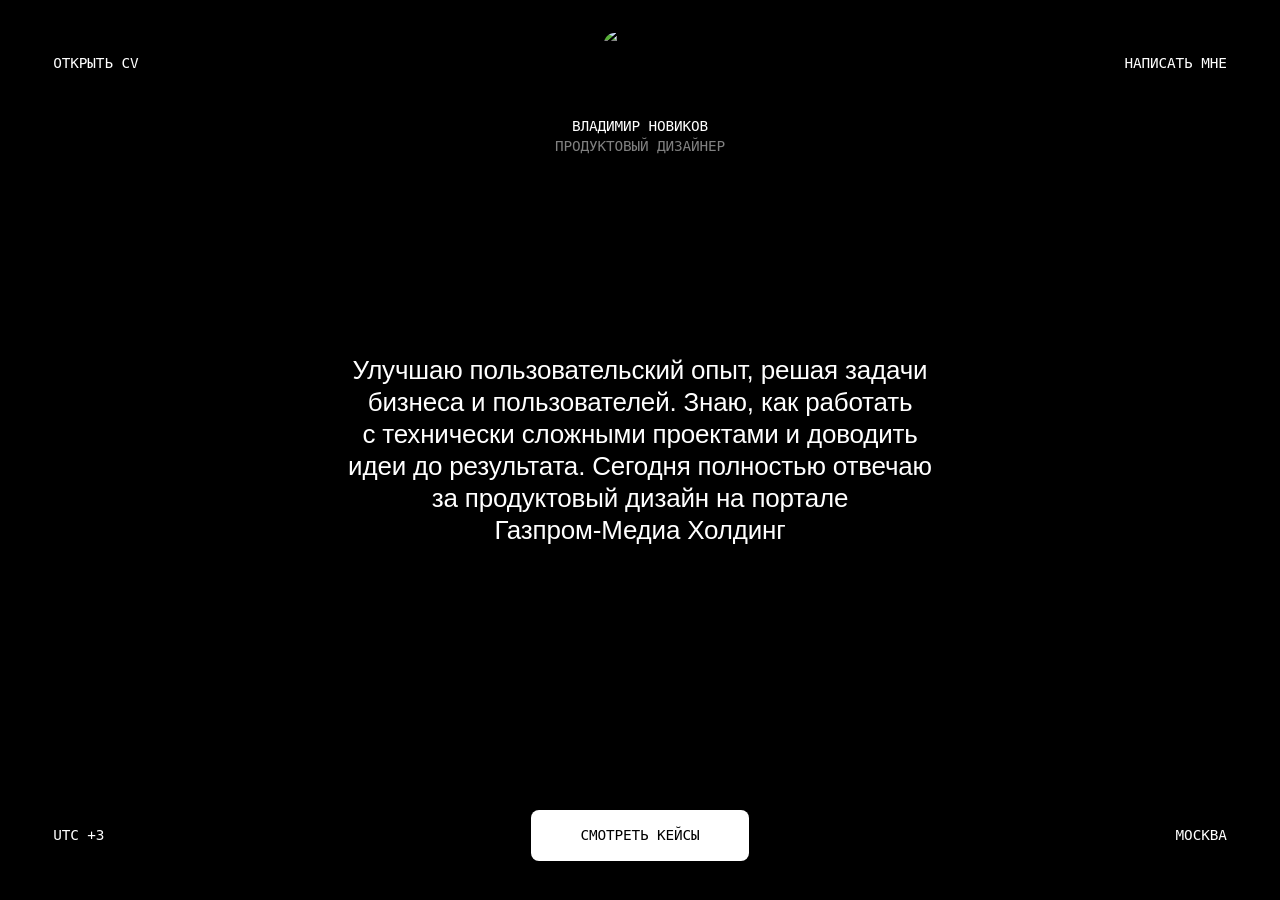
==== index.html @ a6c8d935 "Add portfolio pages and styles" ====
<!doctype html>
<html lang="ru">
<head>
<meta charset="utf-8">
<meta name="viewport" content="width=device-width, initial-scale=1">
<title>Портфолио — Владимир Новиков</title>
<link rel="stylesheet" href="style.css">
</head>
<body class="home-page">
<div class="home screen">
<header class="identity-bar">
<a class="nav-link mono" href="https://drive.google.com/file/d/1DnsbhHNZaFnsqxoAQkl7ob86V-D6BL9D/view?usp=sharing" target="_blank" rel="noopener noreferrer">открыть cv</a>
<a class="identity mono" href="index.html">
  <span class="portrait"><img src="assets/for-gpt/f8089.png" width="125" height="157" alt=""></span>
  <span class="identity-name">Владимир Новиков</span>
  <span class="identity-role">Продуктовый дизайнер</span>
</a>
<a class="nav-link mono" href="https://t.me/novichoken" target="_blank" rel="noopener noreferrer">написать мне</a>
</header>
<main class="home-main">
<h1 class="intro" data-node-id="888:6680">Улучшаю пользовательский опыт, решая задачи бизнеса и пользователей. Знаю, как работать <br aria-hidden="true">с технически сложными проектами и доводить идеи до результата. Сегодня полностью отвечаю за продуктовый дизайн на портале  <br aria-hidden="true">Газпром-Медиа Холдинг</h1>
</main>
<footer class="home-foot mono"><span>UTC +3</span><a class="button" href="cases.html">Смотреть кейсы</a><span>Москва</span></footer>
</div>
</body>
</html>
---- style.css ----
@font-face {
  font-family: "TT Interphases Pro";
  src: url("assets/for-gpt/tt-interphases-pro-medium.ttf") format("truetype");
  font-weight: 500;
  font-display: swap;
}
@font-face {
  font-family: "JetBrains Mono";
  src: url("assets/for-gpt/jetbrains-mono.ttf") format("truetype");
  font-weight: 100 800;
  font-display: swap;
}
:root {
  color-scheme: dark;
  --sans: "TT Interphases Pro", Arial, sans-serif;
  --mono: "JetBrains Mono", monospace;
  --unit: calc(100vw / 1920);
  --gutter: calc(20 * var(--unit));
  --edge: calc(80 * var(--unit));
}
* { box-sizing: border-box; }
html { min-height: 100%; background: #000; }
body { margin: 0; color: #fff; font-family: var(--sans); font-weight: 500; }
h1, h2, p, figure, ol, ul { margin: 0; padding: 0; font-weight: inherit; }
a { color: inherit; text-decoration: none; }
img { display: block; }
a:focus-visible { outline: 2px solid #27dbef; outline-offset: 5px; }
.screen { min-height: 100svh; }
.mono {
  font-family: var(--mono);
  font-size: calc(21.581 * var(--unit));
  line-height: calc(30.829 * var(--unit));
  letter-spacing: calc(-.22 * var(--unit));
  text-transform: uppercase;
}
.identity-bar {
  display: grid;
  grid-template-columns: 1fr auto 1fr;
  align-items: start;
  gap: 16px;
  padding: calc(50 * var(--unit)) var(--edge) 0;
  flex: none;
}
.identity-bar > .nav-link {
  margin-top: calc(30 * var(--unit));
  width: max-content;
}
.identity-bar > .nav-link:last-child { justify-self: end; text-align: right; }
.nav-link:hover { opacity: .7; }
.identity {
  display: flex;
  flex-direction: column;
  align-items: center;
  white-space: nowrap;
}
.portrait {
  position: relative;
  display: block;
  width: calc(107.832 * var(--unit));
  height: auto;
  aspect-ratio: 1 / 1;
  flex: none;
  overflow: hidden;
  border-radius: calc(16 * var(--unit));
  margin-bottom: calc(16 * var(--unit));
}
.portrait img {
  position: absolute;
  width: 115.9204%;
  height: 145.5967%;
  max-width: none;
  top: -13.9105%;
  left: -7.4189%;
  object-fit: cover;
}
.identity-name, .identity-role { display: block; }
.identity-role { opacity: .5; }
.button {
  display: inline-flex;
  justify-content: center;
  align-items: center;
  background: #fff;
  color: #000;
  padding: calc(16 * var(--unit)) calc(24 * var(--unit));
  border-radius: calc(12 * var(--unit));
  min-height: 44px;
  text-transform: uppercase;
}
.button:hover { background: #ddd; }
.home { display: flex; flex-direction: column; }
.home-main {
  display: flex;
  justify-content: center;
  align-items: center;
  flex: 1;
  padding: calc(40 * var(--unit)) var(--edge);
}
.intro {
  width: calc(899 * var(--unit));
  font-size: calc(38.960747 * var(--unit));
  line-height: calc(48.132744 * var(--unit));
  letter-spacing: calc(-.260861 * var(--unit));
  text-align: center;
  margin-top: calc(-100 * var(--unit));
}
.home-foot {
  display: grid;
  grid-template-columns: 1fr auto 1fr;
  align-items: center;
  gap: 16px;
  padding: 0 var(--edge) calc(58 * var(--unit));
}
.home-foot .button { width: calc(326 * var(--unit)); height: calc(77 * var(--unit)); }
.home-foot > :last-child { justify-self: end; }

.catalog { display: flex; flex-direction: column; }
.catalog-main {
  display: flex;
  align-items: flex-end;
  flex: 1;
  padding-top: 40px;
}
.case-grid {
  display: grid;
  grid-template-columns: repeat(3, minmax(0, 1fr));
  gap: var(--gutter);
  width: 100%;
  padding: 0 var(--gutter) var(--gutter);
}
.case-card {
  position: relative;
  display: block;
  aspect-ratio: 613.333333 / 688;
  min-width: 0;
  overflow: hidden;
  border-radius: calc(24 * var(--unit));
  container-type: inline-size;
}
.card-image { width: 100%; height: 100%; object-fit: fill; }
.card-title {
  position: absolute;
  left: 5%;
  right: 5%;
  top: calc(38 / 613.333333 * 100cqw);
  font-size: calc(31.236 / 613.333333 * 100cqw);
  line-height: calc(36.236 / 613.333333 * 100cqw);
  letter-spacing: calc(-.2091 / 613.333333 * 100cqw);
  text-align: center;
}
@media (hover: hover) and (pointer: fine) {
  .case-card:hover { transform: scale(1.02); z-index: 1; }
}

.case-nav {
  position: fixed;
  z-index: 5;
  inset: 0 0 auto;
  display: flex;
  justify-content: space-between;
  gap: 16px;
  padding: calc(50 * var(--unit));
  pointer-events: none;
}
.case-nav a { pointer-events: auto; }
.case-nav .back {
  color: #fff;
  background: linear-gradient(#0000004d, #0000004d), #ffffff29;
  backdrop-filter: blur(calc(24 * var(--unit)));
  -webkit-backdrop-filter: blur(calc(24 * var(--unit)));
}
.case-main {
  display: flex;
  flex-direction: column;
  gap: calc(48 * var(--unit));
  padding-top: calc(50 * var(--unit));
  padding-bottom: var(--gutter);
}
.reading {
  width: calc(996 * var(--unit));
  margin-inline: auto;
}
.case-title {
  font-size: calc(55.774 * var(--unit));
  line-height: calc(64.701 * var(--unit));
  letter-spacing: calc(-.3734 * var(--unit));
}
.section-title {
  font-size: calc(37.24 * var(--unit));
  line-height: calc(41.2 * var(--unit));
  letter-spacing: calc(-.2091 * var(--unit));
  margin-bottom: calc(16 * var(--unit));
}
.metric-icon { align-self: center; }
.case-gallery {
  display: flex;
  flex-direction: column;
  gap: var(--gutter);
  margin-top: calc(32 * var(--unit));
}
.scene {
  position: relative;
  container-type: inline-size;
  min-width: 0;
  margin-inline: var(--gutter);
}
.scene-canvas {
  position: absolute;
  inset: 0;
}
.scene-root { width: 100%; height: 100%; }
.visual-row {
  display: grid;
  grid-template-columns: repeat(2, minmax(0, 1fr));
  gap: var(--gutter);
  margin-inline: var(--gutter);
}
.visual-row > .scene { margin: 0; }
.visually-hidden {
  position: absolute;
  width: 1px;
  height: 1px;
  padding: 0;
  margin: -1px;
  overflow: hidden;
  clip-path: inset(50%);
  white-space: nowrap;
}
@media (max-width: 1050px) {
  .case-nav { position: sticky; padding: 16px 20px; background: #000c; backdrop-filter: blur(12px); }
  .case-main { padding-top: 20px; gap: 32px; }
  .reading { width: min(750px, calc(100% - 40px)); --unit: .8px; }
}
@media (max-width: 700px) {
  :root { --gutter: 12px; --edge: 20px; }
  .mono { font-size: 13px; line-height: 20px; letter-spacing: -.15px; }
  .identity-bar { padding-top: 24px; grid-template-columns: 1fr 1fr; gap: 28px 8px; }
  .identity-bar > .nav-link { margin: 0; min-height: 24px; }
  .identity-bar > .nav-link:last-child { grid-row: 1; grid-column: 2; }
  .identity { grid-column: 1 / -1; grid-row: 2; }
  .portrait { width: 80px; aspect-ratio: 1; border-radius: 12px; margin-bottom: 12px; }
  .home-main { padding-block: 40px; }
  .intro { width: 100%; font-size: 24px; line-height: 30px; letter-spacing: -.2px; margin: 0; }
  .intro br { display: none; }
  .home-foot { padding-bottom: 24px; grid-template-columns: 1fr; gap: 0; }
  .home-foot > span { display: none; }
  .home-foot .button { grid-row: 1; grid-column: 1 / -1; justify-self: stretch; width: 100%; height: auto; }
  .button { padding: 14px 18px; border-radius: 10px; }
  .case-grid { grid-template-columns: 1fr; gap: 14px; padding-inline: 20px; padding-bottom: 20px; }
  .case-card { border-radius: 18px; }
  .catalog-main { padding-top: 40px; }
  .case-title { font-size: 32px; line-height: 37px; }
  .section-title { font-size: 25px; line-height: 30px; margin-bottom: 16px; }
  .reading { --unit: .75px; }
  .story .metric-row { flex-direction: column; }
  .story .metric-row > * { width: 100%; flex: auto !important; }
  .story p, .story ol { font-size: 17px !important; line-height: 26px !important; }
  .story li { line-height: 26px; }
  .story li > span { line-height: inherit !important; }
  .story .metric-description { font-size: 15px !important; line-height: 21px !important; }
  .story .metric-row { gap: 12px !important; }
  .story .metric { min-height: 64px; }
  .visual-row { grid-template-columns: 1fr; gap: 12px; }
}
@media (prefers-reduced-motion: no-preference) {
  .nav-link { transition: opacity .15s ease; }
  .button { transition: background .15s ease; }
  .case-card { transition: transform .18s ease-out; }
}

.story { display: flex; flex-direction: column; gap: calc(16 * var(--unit)); }
.story > .section-title { margin-bottom: 0; }
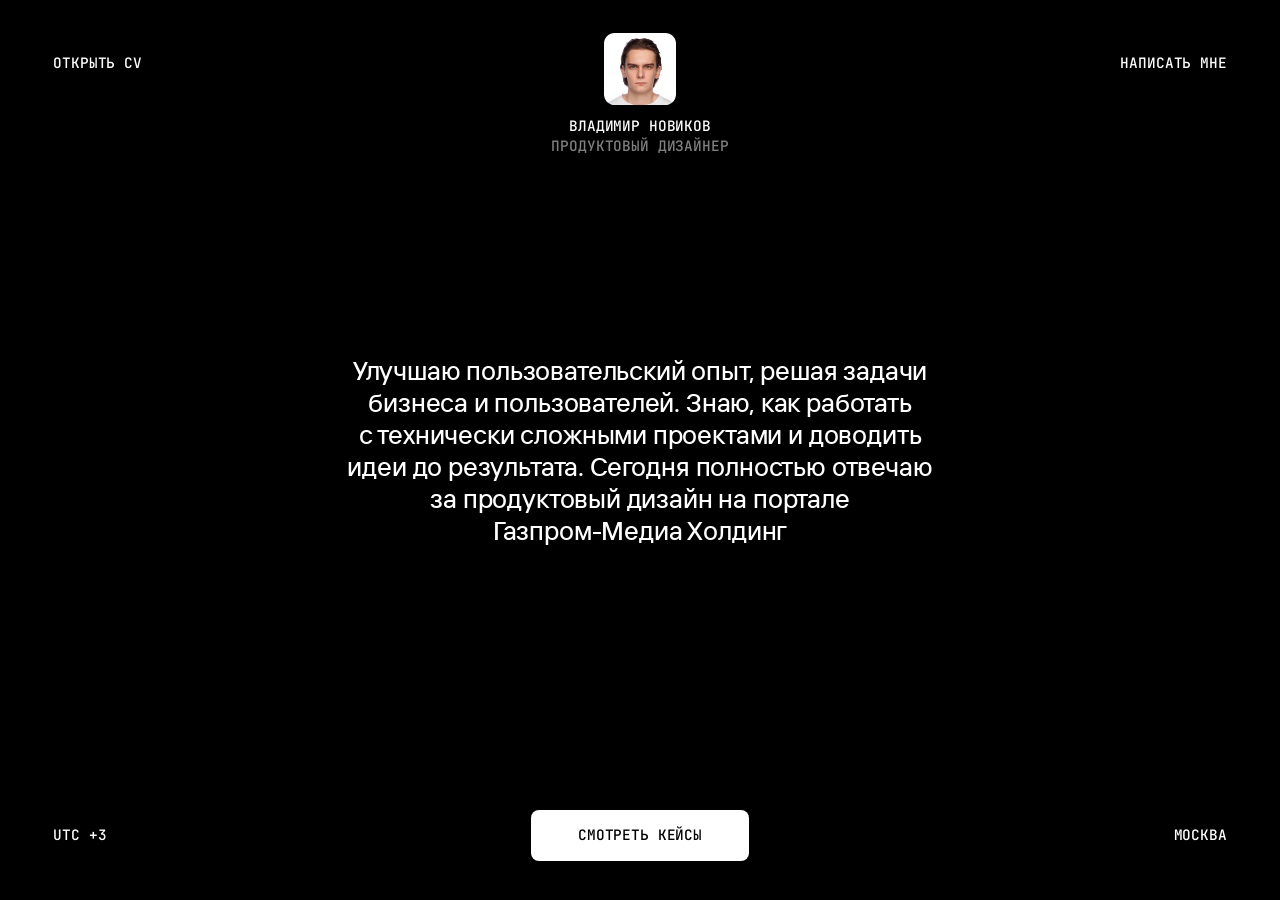
==== commit 6039ae48: "Optimize all portfolio images, fonts and cache delivery" ====
--- a/index.html
+++ b/index.html
@@ -4,14 +4,16 @@
 <meta charset="utf-8">
 <meta name="viewport" content="width=device-width, initial-scale=1">
 <title>Портфолио — Владимир Новиков</title>
-<link rel="stylesheet" href="style.css">
+<link rel="preload" href="assets/for-gpt/tt-interphases-pro-medium-dc6a3a2d252f.woff2" as="font" type="font/woff2" crossorigin>
+<link rel="preload" href="assets/for-gpt/jetbrains-mono-b0828b0c4cc0.woff2" as="font" type="font/woff2" crossorigin>
+<link rel="stylesheet" href="style.css?v=a5c29103441d">
 </head>
 <body class="home-page">
 <div class="home screen">
 <header class="identity-bar">
 <a class="nav-link mono" href="https://drive.google.com/file/d/1DnsbhHNZaFnsqxoAQkl7ob86V-D6BL9D/view?usp=sharing" target="_blank" rel="noopener noreferrer">открыть cv</a>
 <a class="identity mono" href="index.html">
-  <span class="portrait"><img src="assets/for-gpt/f8089.png" width="125" height="157" alt=""></span>
+  <span class="portrait"><img alt="" src="assets/for-gpt/f8089-480-6facbe21df53.webp" srcset="assets/for-gpt/f8089-160-d8ed430a66a6.webp 160w, assets/for-gpt/f8089-320-55b8430dcbb7.webp 320w, assets/for-gpt/f8089-480-6facbe21df53.webp 480w" sizes="(max-width: 700px) 92.74px, 6.5104vw" width="1200" height="1500" loading="eager" decoding="async" fetchpriority="high"></span>
   <span class="identity-name">Владимир Новиков</span>
   <span class="identity-role">Продуктовый дизайнер</span>
 </a>
--- a/style.css
+++ b/style.css
@@ -1,12 +1,12 @@
 @font-face {
   font-family: "TT Interphases Pro";
-  src: url("assets/for-gpt/tt-interphases-pro-medium.ttf") format("truetype");
+  src: url("assets/for-gpt/tt-interphases-pro-medium-dc6a3a2d252f.woff2") format("woff2");
   font-weight: 500;
   font-display: swap;
 }
 @font-face {
   font-family: "JetBrains Mono";
-  src: url("assets/for-gpt/jetbrains-mono.ttf") format("truetype");
+  src: url("assets/for-gpt/jetbrains-mono-b0828b0c4cc0.woff2") format("woff2");
   font-weight: 100 800;
   font-display: swap;
 }
